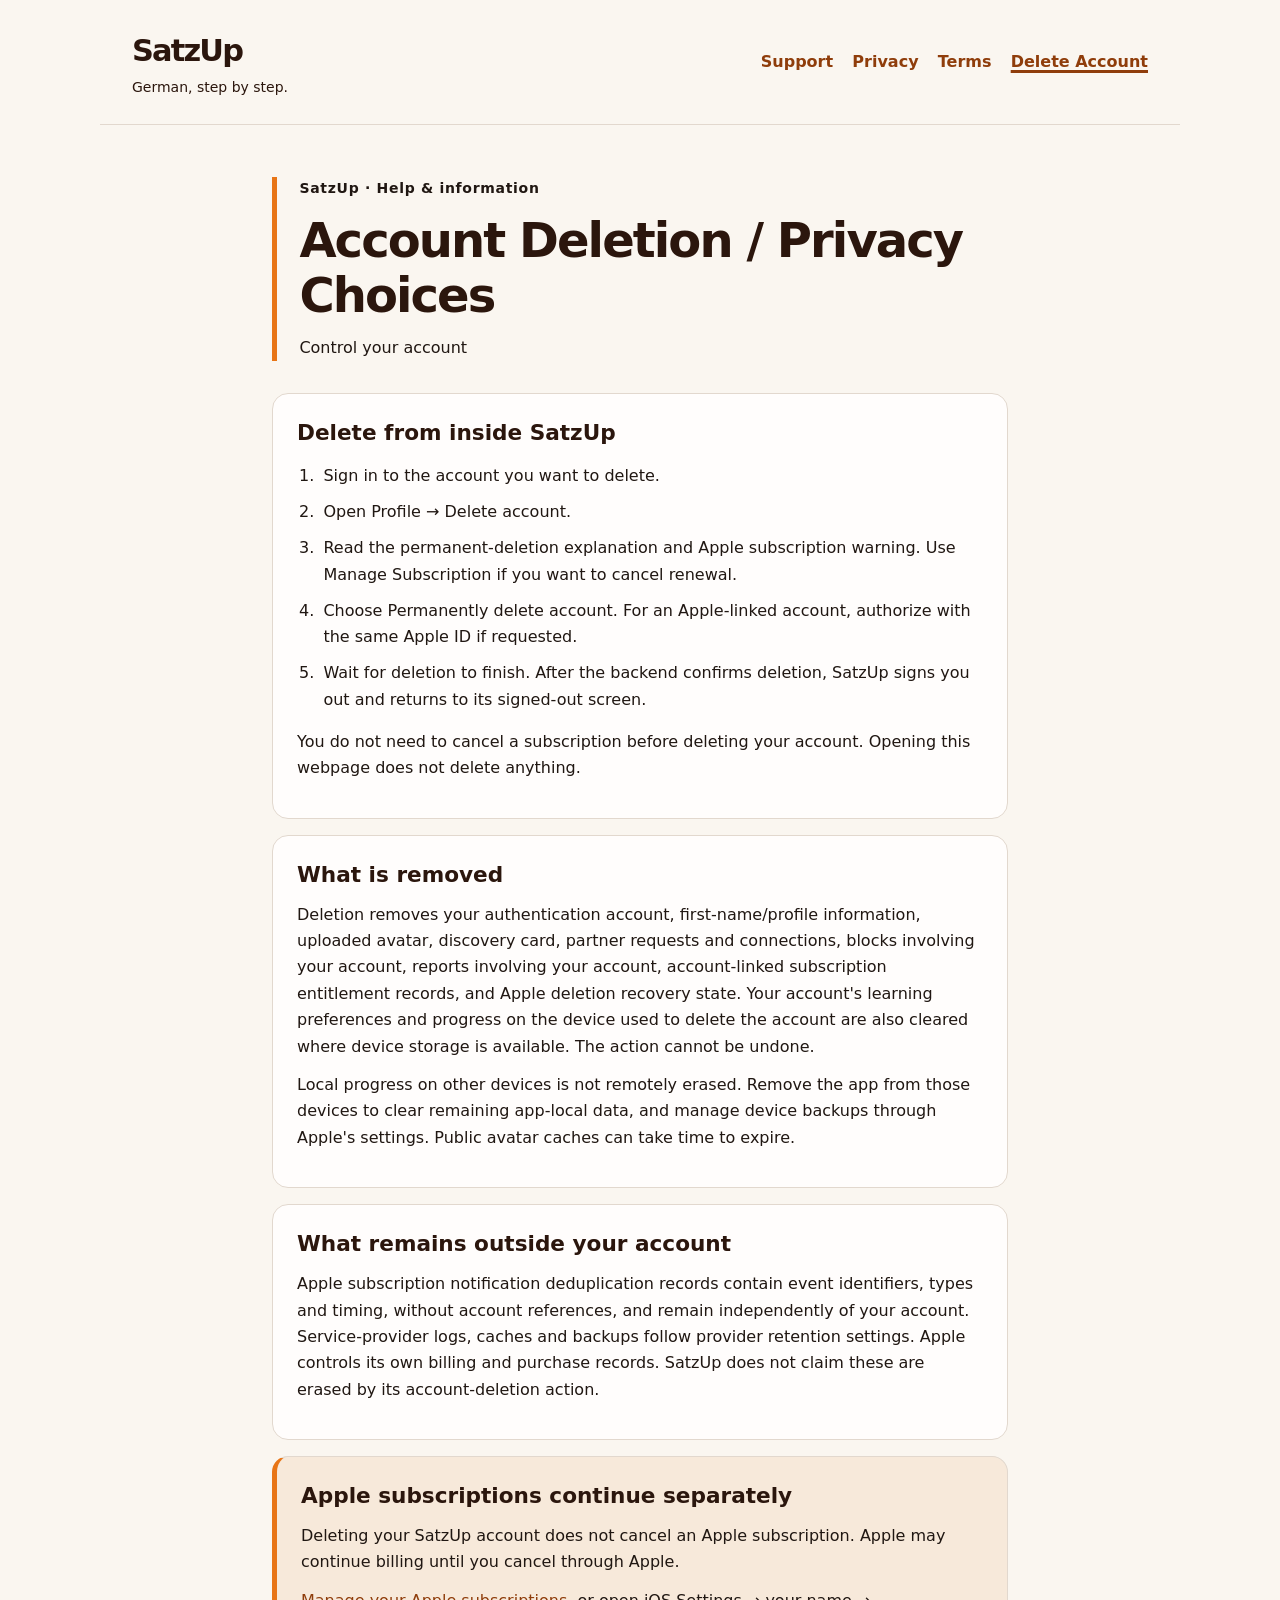
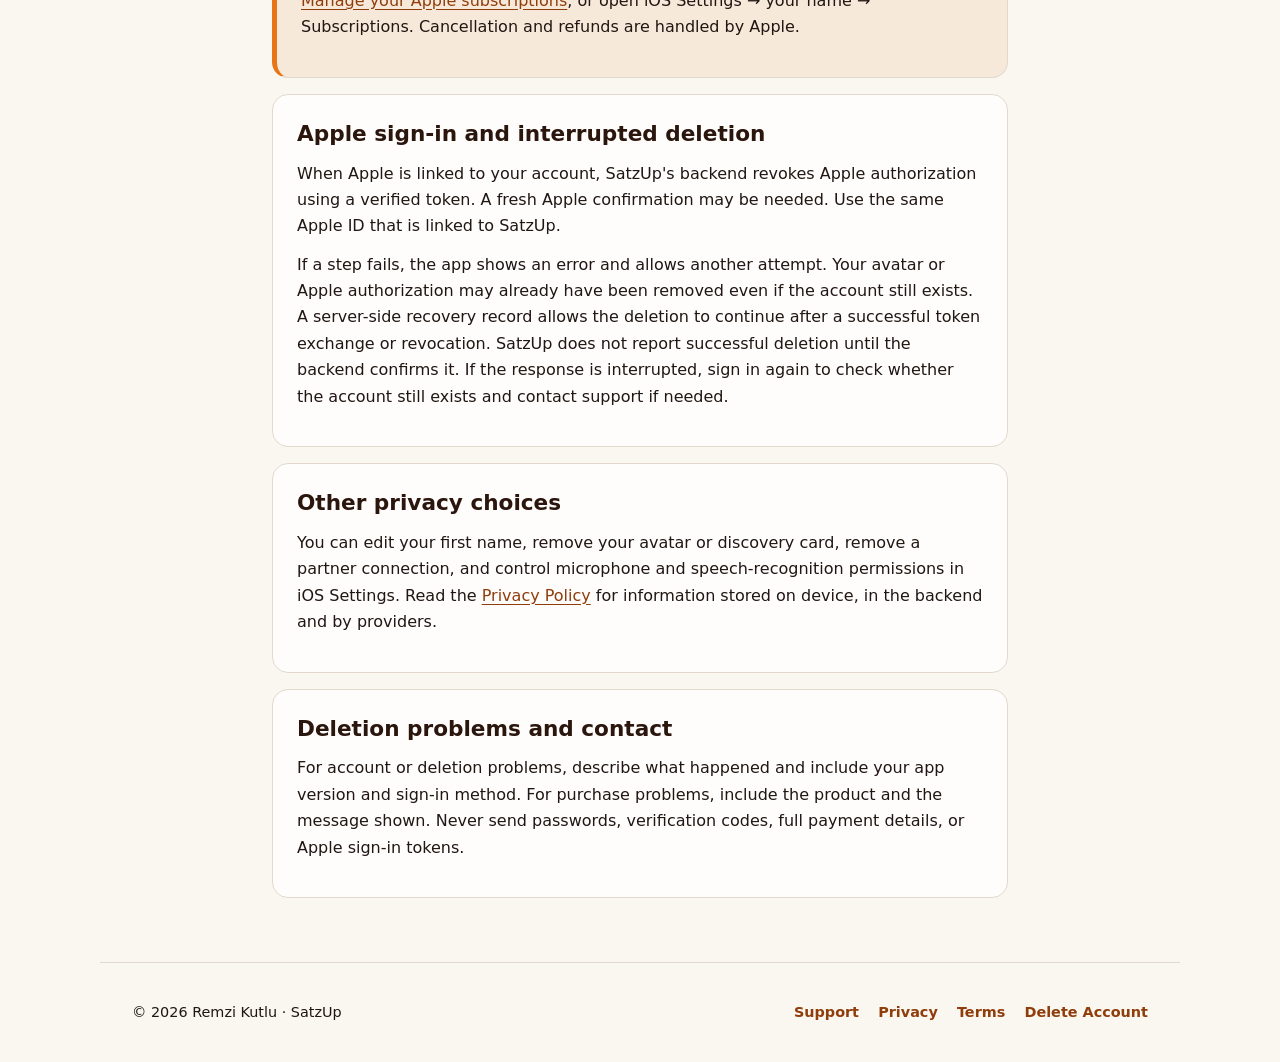
==== delete-account.html @ c6ce0db7 "Publish SatzUp support site" ====
<!doctype html>
<html lang="en"><head><meta charset="utf-8"><meta name="viewport" content="width=device-width, initial-scale=1"><meta name="description" content="Account Deletion / Privacy Choices for SatzUp German learning."><title>Account Deletion / Privacy Choices · SatzUp</title><link rel="stylesheet" href="styles.css"></head>
<body><a class="skip" href="#main">Skip to content</a><header><a class="brand" href="index.html">SatzUp<span>German, step by step.</span></a><nav aria-label="Main navigation"><a href="index.html">Support</a><a href="privacy.html">Privacy</a><a href="terms.html">Terms</a><a aria-current="page" href="delete-account.html">Delete Account</a></nav></header><main id="main"><div class="heading"><p class="eyebrow">SatzUp · Help &amp; information</p><h1>Account Deletion / Privacy Choices</h1><p>Control your account</p></div>
<section><h2>Delete from inside SatzUp</h2><ol><li>Sign in to the account you want to delete.</li><li>Open Profile → Delete account.</li><li>Read the permanent-deletion explanation and Apple subscription warning. Use Manage Subscription if you want to cancel renewal.</li><li>Choose Permanently delete account. For an Apple-linked account, authorize with the same Apple ID if requested.</li><li>Wait for deletion to finish. After the backend confirms deletion, SatzUp signs you out and returns to its signed-out screen.</li></ol><p>You do not need to cancel a subscription before deleting your account. Opening this webpage does not delete anything.</p></section>
<section><h2>What is removed</h2><p>Deletion removes your authentication account, first-name/profile information, uploaded avatar, discovery card, partner requests and connections, blocks involving your account, reports involving your account, account-linked subscription entitlement records, and Apple deletion recovery state. Your account's learning preferences and progress on the device used to delete the account are also cleared where device storage is available. The action cannot be undone.</p><p>Local progress on other devices is not remotely erased. Remove the app from those devices to clear remaining app-local data, and manage device backups through Apple's settings. Public avatar caches can take time to expire.</p></section>
<section><h2>What remains outside your account</h2><p>Apple subscription notification deduplication records contain event identifiers, types and timing, without account references, and remain independently of your account. Service-provider logs, caches and backups follow provider retention settings. Apple controls its own billing and purchase records. SatzUp does not claim these are erased by its account-deletion action.</p></section>
<section class="notice"><h2>Apple subscriptions continue separately</h2><p>Deleting your SatzUp account does not cancel an Apple subscription. Apple may continue billing until you cancel through Apple.</p><p><a href="https://apps.apple.com/account/subscriptions">Manage your Apple subscriptions</a>, or open iOS Settings → your name → Subscriptions. Cancellation and refunds are handled by Apple.</p></section>
<section><h2>Apple sign-in and interrupted deletion</h2><p>When Apple is linked to your account, SatzUp's backend revokes Apple authorization using a verified token. A fresh Apple confirmation may be needed. Use the same Apple ID that is linked to SatzUp.</p><p>If a step fails, the app shows an error and allows another attempt. Your avatar or Apple authorization may already have been removed even if the account still exists. A server-side recovery record allows the deletion to continue after a successful token exchange or revocation. SatzUp does not report successful deletion until the backend confirms it. If the response is interrupted, sign in again to check whether the account still exists and contact support if needed.</p></section>
<section><h2>Other privacy choices</h2><p>You can edit your first name, remove your avatar or discovery card, remove a partner connection, and control microphone and speech-recognition permissions in iOS Settings. Read the <a href="privacy.html">Privacy Policy</a> for information stored on device, in the backend and by providers.</p></section>
<section><h2>Deletion problems and contact</h2><p>For account or deletion problems, describe what happened and include your app version and sign-in method. For purchase problems, include the product and the message shown. Never send passwords, verification codes, full payment details, or Apple sign-in tokens.</p></section></main><footer><p>© 2026 Remzi Kutlu · SatzUp</p><nav aria-label="Main navigation"><a href="index.html">Support</a><a href="privacy.html">Privacy</a><a href="terms.html">Terms</a><a href="delete-account.html">Delete Account</a></nav></footer></body></html>
---- styles.css ----
:root{color-scheme:light;--cream:#faf6f0;--surface:#fffdfc;--brown:#2b160d;--accent:#8f3d0b;--orange:#e87516;--border:#e2d8ce}*{box-sizing:border-box}html{scroll-behavior:smooth}body{margin:0;background:var(--cream);color:#201712;font:1rem/1.65 system-ui,-apple-system,BlinkMacSystemFont,"Segoe UI",sans-serif}a{color:var(--accent);text-underline-offset:.2em;overflow-wrap:anywhere}a:hover{color:var(--brown)}a:focus-visible{outline:3px solid var(--orange);outline-offset:5px}header,footer{max-width:1080px;margin:auto;padding:1.6rem 2rem;display:flex;align-items:center;justify-content:space-between;gap:1.5rem;flex-wrap:wrap}header{border-bottom:1px solid var(--border)}.brand{font-size:1.9rem;font-weight:800;letter-spacing:-.06em;text-decoration:none;color:var(--brown)}.brand span{display:block;font-size:.875rem;font-weight:500;letter-spacing:normal}nav{display:flex;gap:.5rem 1.2rem;flex-wrap:wrap}nav a{font-weight:600;text-decoration:none;padding:.35rem 0}nav a[aria-current]{text-decoration:underline;text-decoration-thickness:3px}main{max-width:800px;margin:auto;padding:2.5rem 2rem 3rem}.heading{border-left:5px solid var(--orange);padding-left:1.4rem;margin-bottom:2rem}.eyebrow{font-size:.875rem;font-weight:700;letter-spacing:.05em}h1{font-size:clamp(2rem,5vw,3rem);line-height:1.15;color:var(--brown);letter-spacing:-.04em;margin:.6rem 0}h2{font-size:1.35rem;line-height:1.35;color:var(--brown);margin:0 0 .8rem}h3{font-size:1.1rem;margin:1.2rem 0 .5rem}p{margin:.75rem 0}section{background:var(--surface);border:1px solid var(--border);border-radius:16px;padding:1.5rem;margin:1rem 0}section.notice{border-left:5px solid var(--orange);background:#f7e9da}ol{padding-left:1.4rem}li{padding-left:.25rem;margin:.6rem 0}.date{font-size:.9rem;color:#68594e}footer{border-top:1px solid var(--border);font-size:.9rem}.skip{position:absolute;left:1rem;top:-5rem;background:var(--surface);padding:.5rem}.skip:focus{top:1rem}@media(max-width:560px){header,footer{padding:1.25rem}main{padding:1.8rem 1rem}section{padding:1.2rem}.heading{padding-left:1rem}nav{gap:.5rem 1rem}header{align-items:flex-start}h1{overflow-wrap:break-word}}@media(prefers-reduced-motion:reduce){html{scroll-behavior:auto}}
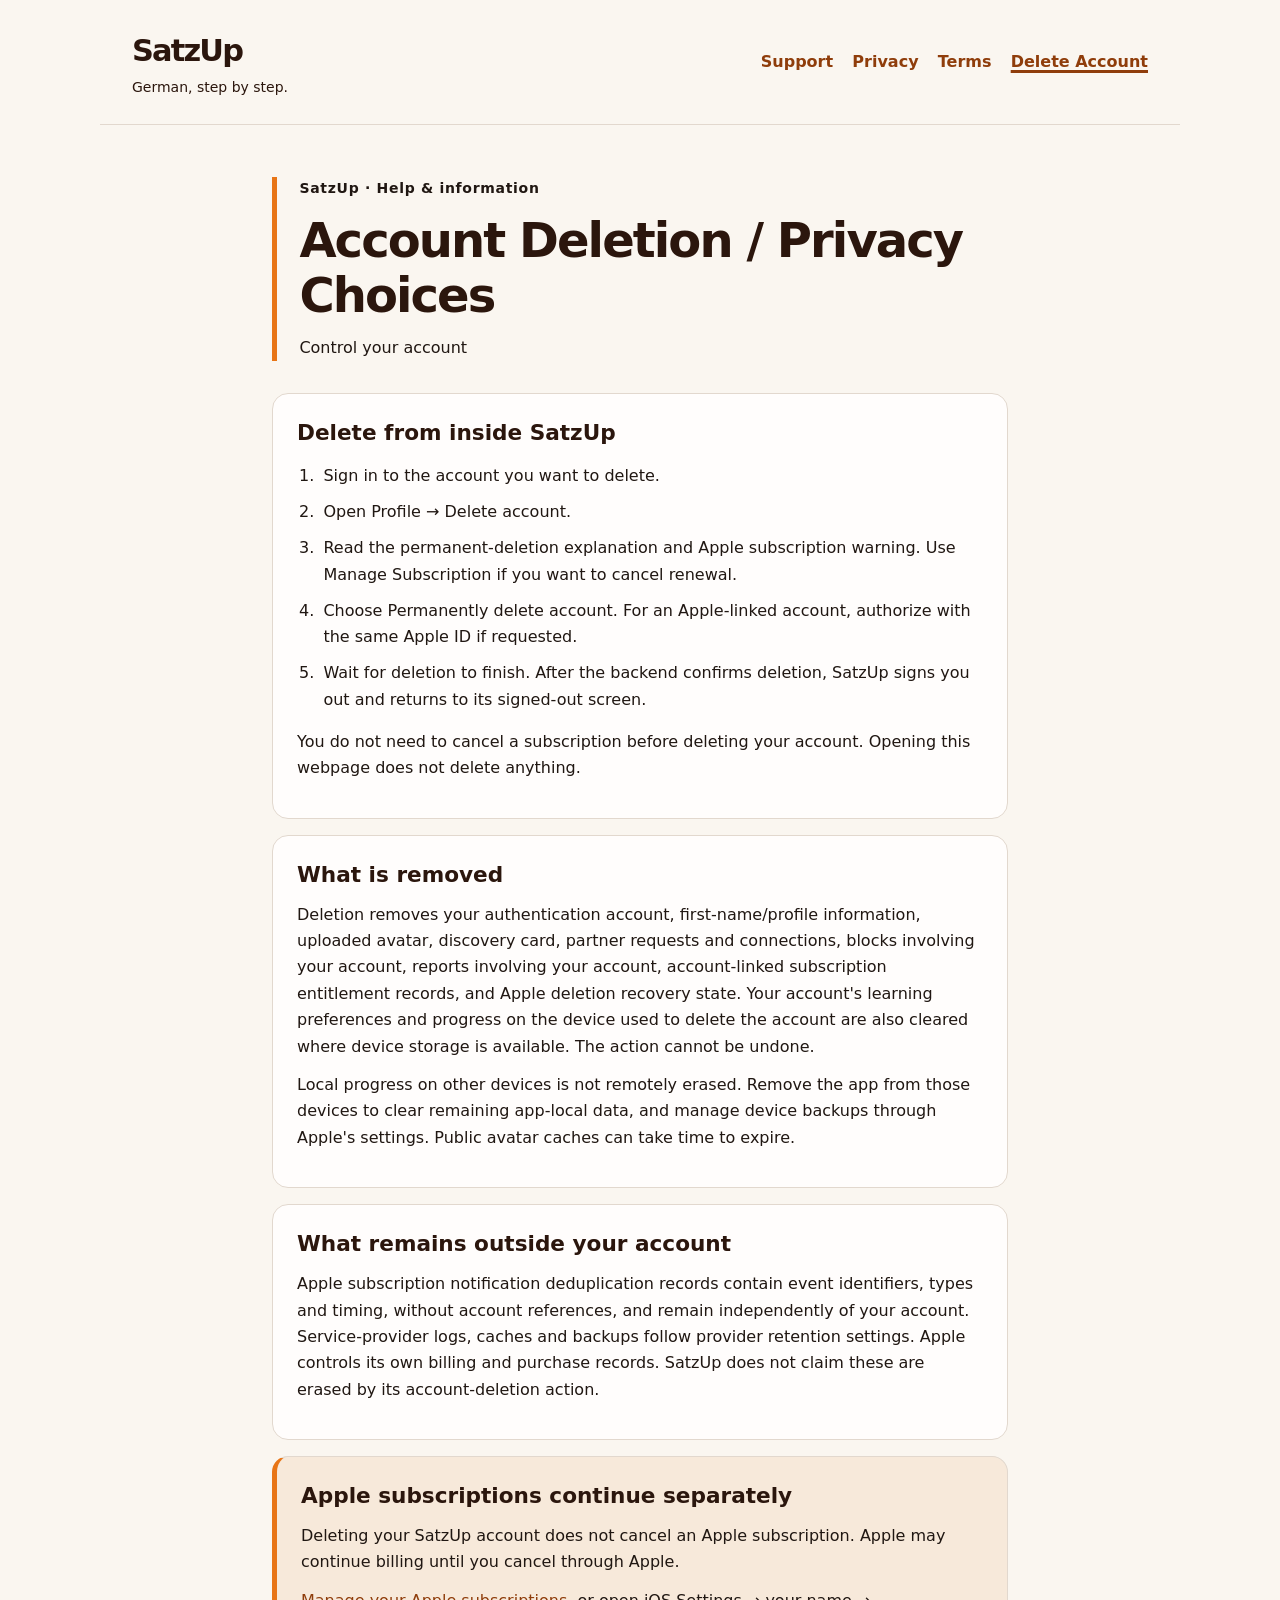
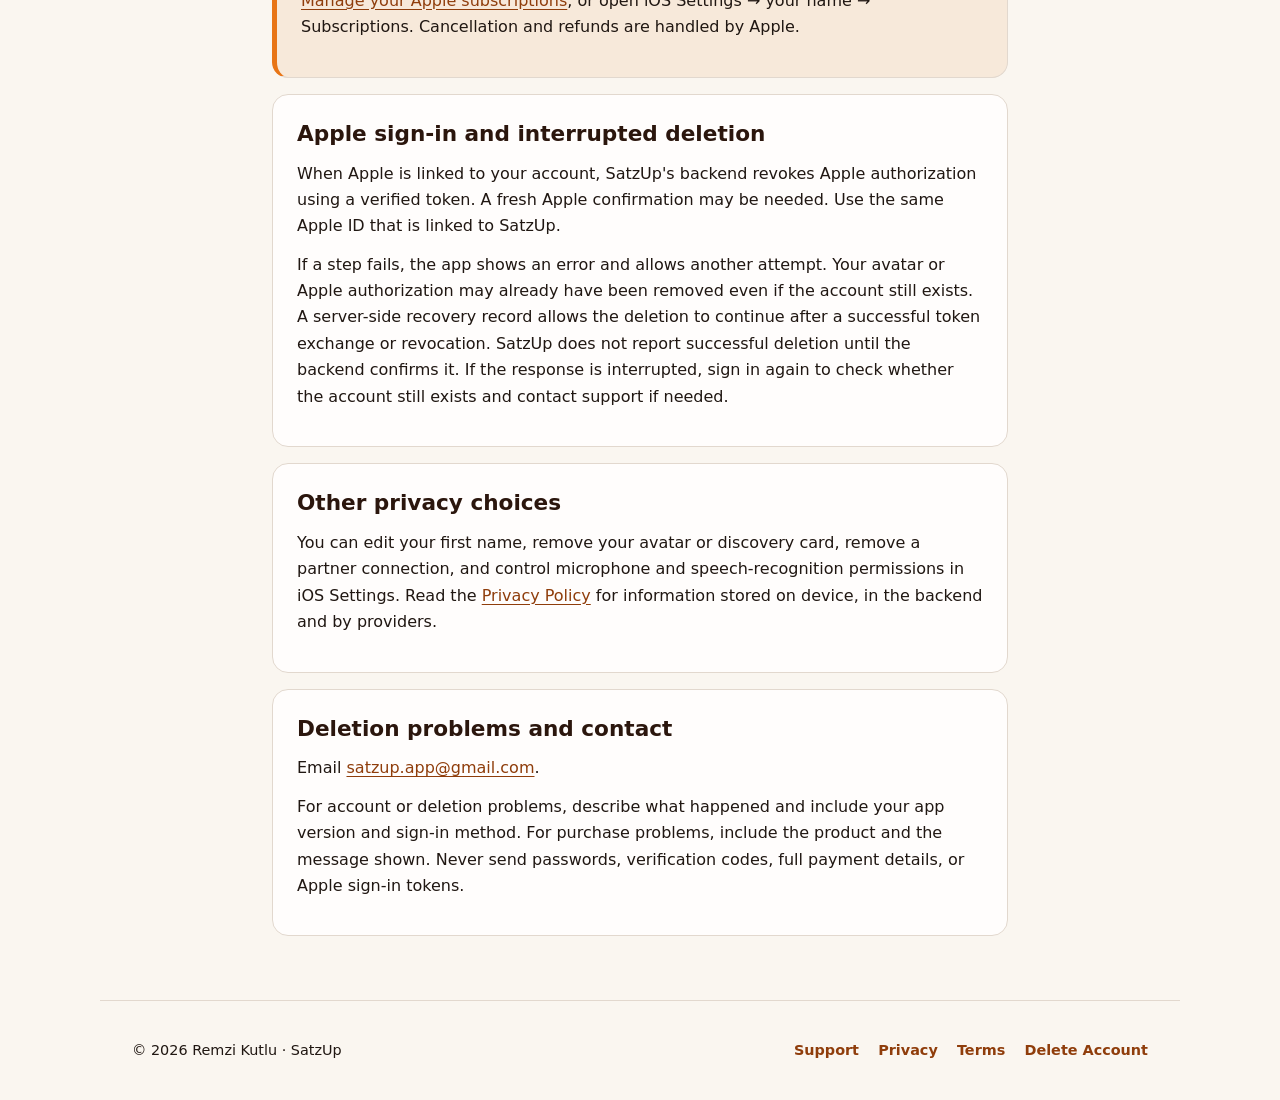
==== commit 34bc7a3a: "Configure production SatzUp support contact" ====
--- a/delete-account.html
+++ b/delete-account.html
@@ -7,4 +7,4 @@
 <section class="notice"><h2>Apple subscriptions continue separately</h2><p>Deleting your SatzUp account does not cancel an Apple subscription. Apple may continue billing until you cancel through Apple.</p><p><a href="https://apps.apple.com/account/subscriptions">Manage your Apple subscriptions</a>, or open iOS Settings → your name → Subscriptions. Cancellation and refunds are handled by Apple.</p></section>
 <section><h2>Apple sign-in and interrupted deletion</h2><p>When Apple is linked to your account, SatzUp's backend revokes Apple authorization using a verified token. A fresh Apple confirmation may be needed. Use the same Apple ID that is linked to SatzUp.</p><p>If a step fails, the app shows an error and allows another attempt. Your avatar or Apple authorization may already have been removed even if the account still exists. A server-side recovery record allows the deletion to continue after a successful token exchange or revocation. SatzUp does not report successful deletion until the backend confirms it. If the response is interrupted, sign in again to check whether the account still exists and contact support if needed.</p></section>
 <section><h2>Other privacy choices</h2><p>You can edit your first name, remove your avatar or discovery card, remove a partner connection, and control microphone and speech-recognition permissions in iOS Settings. Read the <a href="privacy.html">Privacy Policy</a> for information stored on device, in the backend and by providers.</p></section>
-<section><h2>Deletion problems and contact</h2><p>For account or deletion problems, describe what happened and include your app version and sign-in method. For purchase problems, include the product and the message shown. Never send passwords, verification codes, full payment details, or Apple sign-in tokens.</p></section></main><footer><p>© 2026 Remzi Kutlu · SatzUp</p><nav aria-label="Main navigation"><a href="index.html">Support</a><a href="privacy.html">Privacy</a><a href="terms.html">Terms</a><a href="delete-account.html">Delete Account</a></nav></footer></body></html>+<section><h2>Deletion problems and contact</h2><p>Email <a href="mailto:satzup.app@gmail.com">satzup.app@gmail.com</a>.</p><p>For account or deletion problems, describe what happened and include your app version and sign-in method. For purchase problems, include the product and the message shown. Never send passwords, verification codes, full payment details, or Apple sign-in tokens.</p></section></main><footer><p>© 2026 Remzi Kutlu · SatzUp</p><nav aria-label="Main navigation"><a href="index.html">Support</a><a href="privacy.html">Privacy</a><a href="terms.html">Terms</a><a href="delete-account.html">Delete Account</a></nav></footer></body></html>
